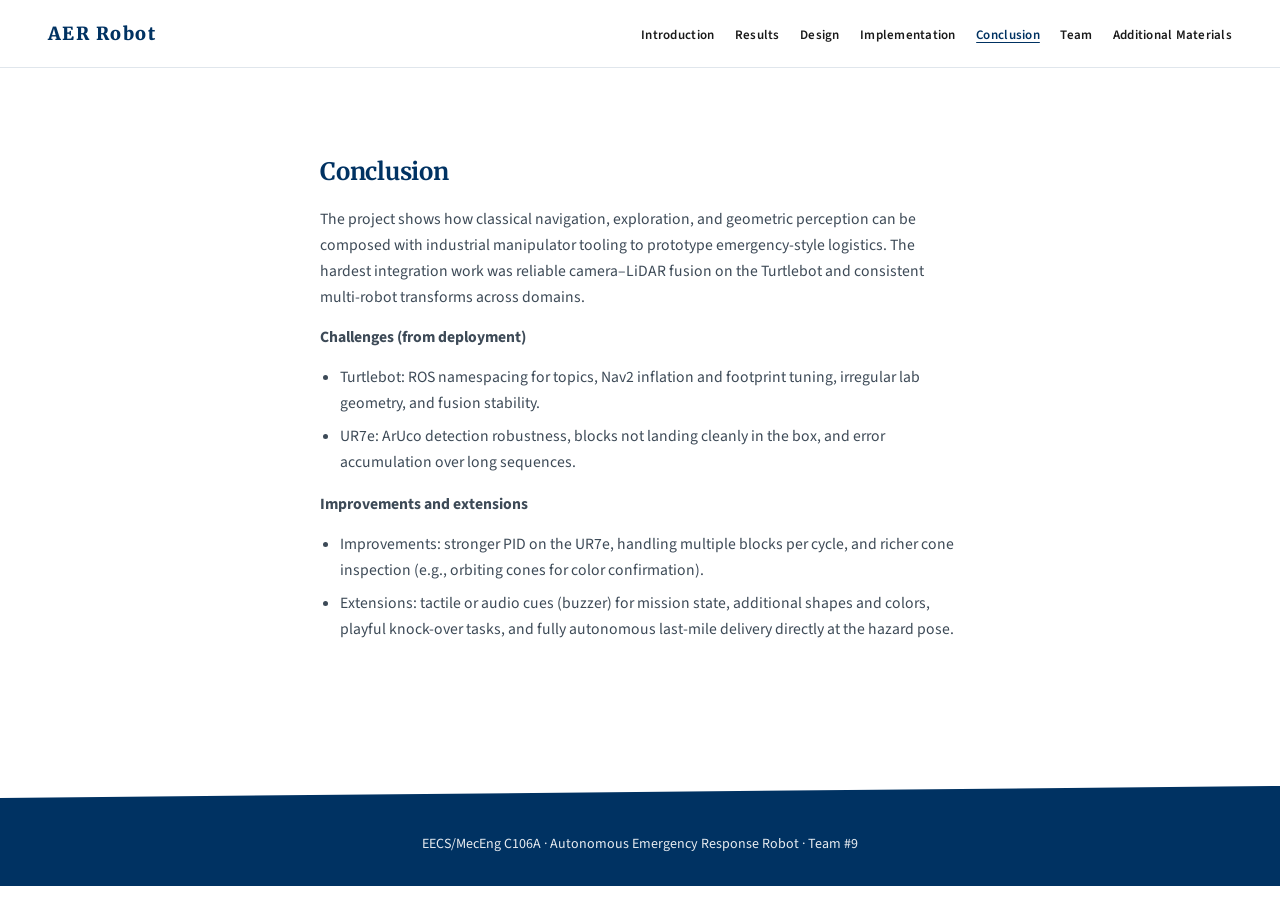
==== conclusion.html @ 3546829d "Add AERR static report site Co-authored-by: Cursor <cursoragent@cursor.com>" ====
<!DOCTYPE html>
<html lang="en">
  <head>
    <meta charset="UTF-8" />
    <meta name="viewport" content="width=device-width, initial-scale=1.0" />
    <title>Conclusion — Autonomous Emergency Response Robot</title>
    <link rel="preconnect" href="https://fonts.googleapis.com" />
    <link rel="preconnect" href="https://fonts.gstatic.com" crossorigin />
    <link
      href="https://fonts.googleapis.com/css2?family=Merriweather:wght@400;700;900&family=Source+Sans+3:wght@400;500;600;700&display=swap"
      rel="stylesheet"
    />
    <link rel="stylesheet" href="styles.css" />
  </head>
  <body>
    <header class="site-header" id="top">
      <a class="logo" href="index.html" title="Autonomous Emergency Response Robot"
        >AER Robot</a
      >
      <button
        class="nav-toggle"
        type="button"
        aria-expanded="false"
        aria-controls="primary-nav"
        aria-label="Open menu"
      >
        <span></span>
        <span></span>
        <span></span>
      </button>
      <nav id="primary-nav" aria-label="Primary">
        <ul class="nav-links">
          <li><a href="index.html#introduction">Introduction</a></li>
          <li><a href="results.html">Results</a></li>
          <li><a href="design.html">Design</a></li>
          <li><a href="implementation.html">Implementation</a></li>
          <li><a href="conclusion.html" aria-current="page">Conclusion</a></li>
          <li><a href="team.html">Team</a></li>
          <li><a href="additional-materials.html">Additional Materials</a></li>
        </ul>
      </nav>
    </header>

    <main class="page-with-nav">
      <section class="content-section" id="conclusion">
        <h2>Conclusion</h2>
        <p>
          The project shows how classical navigation, exploration, and geometric
          perception can be composed with industrial manipulator tooling to
          prototype emergency-style logistics. The hardest integration work was
          reliable camera–LiDAR fusion on the Turtlebot and consistent multi-robot
          transforms across domains.
        </p>
        <p class="subhead">Challenges (from deployment)</p>
        <ul>
          <li>
            Turtlebot: ROS namespacing for topics, Nav2 inflation and footprint
            tuning, irregular lab geometry, and fusion stability.
          </li>
          <li>
            UR7e: ArUco detection robustness, blocks not landing cleanly in the
            box, and error accumulation over long sequences.
          </li>
        </ul>
        <p class="subhead">Improvements and extensions</p>
        <ul>
          <li>
            Improvements: stronger PID on the UR7e, handling multiple blocks per
            cycle, and richer cone inspection (e.g., orbiting cones for color
            confirmation).
          </li>
          <li>
            Extensions: tactile or audio cues (buzzer) for mission state,
            additional shapes and colors, playful knock-over tasks, and fully
            autonomous last-mile delivery directly at the hazard pose.
          </li>
        </ul>
      </section>
    </main>

    <footer class="page-footer">
      <p>EECS/MecEng C106A · Autonomous Emergency Response Robot · Team #9</p>
    </footer>

    <script>
      (function () {
        var header = document.querySelector(".site-header");
        var toggle = document.querySelector(".nav-toggle");
        var links = document.querySelectorAll(".nav-links a");

        if (!toggle || !header) return;

        toggle.addEventListener("click", function () {
          var open = header.classList.toggle("is-open");
          toggle.setAttribute("aria-expanded", open ? "true" : "false");
          toggle.setAttribute(
            "aria-label",
            open ? "Close menu" : "Open menu"
          );
        });

        links.forEach(function (link) {
          link.addEventListener("click", function () {
            header.classList.remove("is-open");
            toggle.setAttribute("aria-expanded", "false");
            toggle.setAttribute("aria-label", "Open menu");
          });
        });
      })();
    </script>
  </body>
</html>
---- styles.css ----
:root {
        --berkeley-blue: #003262;
        --berkeley-blue-mid: #004e8c;
        --berkeley-blue-deep: #00254a;
        --bg: #ffffff;
        --bg-muted: #f4f6f8;
        --text: #1a1a1a;
        --text-muted: #3d4a57;
        --nav-height: 4.25rem;
      }

      *,
      *::before,
      *::after {
        box-sizing: border-box;
      }

      html {
        scroll-behavior: smooth;
        scroll-padding-top: var(--nav-height);
      }

      body {
        margin: 0;
        font-family: "Source Sans 3", system-ui, -apple-system, sans-serif;
        color: var(--text);
        background: var(--bg);
        min-height: 100vh;
      }

      .site-header {
        position: fixed;
        top: 0;
        left: 0;
        right: 0;
        z-index: 100;
        display: flex;
        align-items: center;
        justify-content: space-between;
        height: var(--nav-height);
        padding: 0 clamp(1.25rem, 4vw, 3rem);
        background: rgba(255, 255, 255, 0.96);
        backdrop-filter: blur(8px);
        border-bottom: 1px solid rgba(0, 50, 98, 0.12);
      }

      .logo {
        font-family: "Merriweather", Georgia, serif;
        font-weight: 900;
        font-size: 1.125rem;
        letter-spacing: 0.08em;
        color: var(--berkeley-blue);
        text-decoration: none;
      }

      .nav-toggle {
        display: none;
        flex-direction: column;
        gap: 5px;
        background: none;
        border: none;
        cursor: pointer;
        padding: 0.5rem;
      }

      .nav-toggle span {
        display: block;
        width: 22px;
        height: 2px;
        background: var(--text);
      }

      .nav-links {
        display: flex;
        flex-wrap: wrap;
        align-items: center;
        justify-content: flex-end;
        gap: clamp(0.65rem, 1.6vw, 1.5rem);
        list-style: none;
        margin: 0;
        padding: 0;
      }

      .nav-links a {
        font-size: 0.8125rem;
        font-weight: 600;
        color: var(--text);
        text-decoration: none;
        letter-spacing: 0.02em;
        white-space: nowrap;
        transition: color 0.2s ease;
      }

      .nav-links a:hover {
        color: var(--berkeley-blue);
      }

      .nav-links a[aria-current="page"] {
        color: var(--berkeley-blue);
        text-decoration: underline;
        text-underline-offset: 0.2em;
      }

      .content-section a {
        color: var(--berkeley-blue);
        font-weight: 600;
      }

      .page-with-nav {
        padding-top: calc(var(--nav-height) + 2rem);
        padding-bottom: 3rem;
        min-height: calc(100vh - 12rem);
      }

      .hero {
        min-height: 100vh;
        display: flex;
        flex-direction: column;
        align-items: center;
        justify-content: center;
        text-align: center;
        padding: calc(var(--nav-height) + 2rem) 1.5rem 7.5rem;
        position: relative;
        background: var(--bg);
      }

      .hero-title {
        margin: 0 0 0.75rem;
        font-family: "Merriweather", Georgia, serif;
        font-size: clamp(1.65rem, 5vw, 2.75rem);
        font-weight: 900;
        line-height: 1.2;
        letter-spacing: -0.02em;
        color: var(--text);
        max-width: 22em;
      }

      .hero-course {
        margin: 0 0 1.25rem;
        font-size: 1rem;
        font-weight: 600;
        color: var(--text-muted);
        letter-spacing: 0.04em;
      }

      .hero-lede {
        margin: 0 auto 1.5rem;
        font-size: clamp(1rem, 2.1vw, 1.2rem);
        font-weight: 500;
        line-height: 1.55;
        color: var(--text-muted);
        max-width: 40rem;
      }

      .hero-meta {
        margin: 0 0 2.25rem;
        font-size: 0.875rem;
        font-weight: 500;
        color: var(--text-muted);
        letter-spacing: 0.02em;
        line-height: 1.5;
      }

      .cta {
        display: inline-flex;
        align-items: center;
        justify-content: center;
        padding: 0.9rem 2.5rem;
        font-family: inherit;
        font-size: 0.9375rem;
        font-weight: 700;
        letter-spacing: 0.03em;
        color: #fff;
        text-decoration: none;
        border: none;
        border-radius: 9999px;
        background: linear-gradient(
          90deg,
          var(--berkeley-blue-mid) 0%,
          var(--berkeley-blue) 50%,
          var(--berkeley-blue-deep) 100%
        );
        box-shadow: 0 4px 20px rgba(0, 50, 98, 0.28);
        cursor: pointer;
        transition: transform 0.2s ease, box-shadow 0.2s ease;
      }

      .cta:hover {
        transform: translateY(-2px);
        box-shadow: 0 8px 28px rgba(0, 50, 98, 0.35);
      }

      .cta:active {
        transform: translateY(0);
      }

      .hero-footer-band {
        position: absolute;
        left: 0;
        right: 0;
        bottom: 0;
        height: clamp(4rem, 12vw, 6.5rem);
        background: var(--berkeley-blue);
        clip-path: polygon(0 35%, 100% 0, 100% 100%, 0 100%);
        pointer-events: none;
      }

      .content-section.home-intro {
        margin-top: 0;
        padding-top: 3.5rem;
        padding-bottom: 4rem;
        max-width: none;
      }

      .content-section.home-intro > h2,
      .content-section.home-intro > p {
        max-width: 46rem;
        margin-left: auto;
        margin-right: auto;
      }

      .content-section {
        scroll-margin-top: var(--nav-height);
        padding: 3.5rem clamp(1.25rem, 4vw, 3rem);
        max-width: 46rem;
        margin: 0 auto;
      }

      .content-section h2 {
        margin: 0 0 1.25rem;
        font-family: "Merriweather", Georgia, serif;
        font-size: 1.5rem;
        font-weight: 700;
        color: var(--berkeley-blue);
        letter-spacing: -0.01em;
      }

      .content-section p,
      .content-section li {
        margin: 0 0 0.9rem;
        line-height: 1.65;
        color: var(--text-muted);
        font-size: 0.98rem;
      }

      .content-section ul {
        margin: 0 0 1rem;
        padding-left: 1.25rem;
      }

      .content-section li {
        margin-bottom: 0.45rem;
      }

      .content-section p:last-child,
      .content-section ul:last-child {
        margin-bottom: 0;
      }

      .content-section code {
        font-family: ui-monospace, "Cascadia Code", "Source Code Pro", Menlo,
          monospace;
        font-size: 0.9em;
        background: rgba(0, 50, 98, 0.06);
        padding: 0.12em 0.35em;
        border-radius: 4px;
      }

      .video-figure {
        margin: 1.75rem 0 0;
      }

      .video-figure video {
        display: block;
        width: 100%;
        max-height: min(70vh, 720px);
        height: auto;
        border-radius: 10px;
        background: #0a1628;
        box-shadow: 0 10px 40px rgba(0, 50, 98, 0.18);
      }

      .video-figure figcaption {
        margin-top: 0.65rem;
        font-size: 0.9rem;
        color: var(--text-muted);
        line-height: 1.45;
      }

      .subhead {
        font-weight: 700;
        color: var(--text);
        margin-top: 1.5rem;
        margin-bottom: 0.5rem;
        font-size: 0.95rem;
      }

      section#team.content-section {
        max-width: 52rem;
      }

      section#team.content-section > h2 {
        text-align: center;
        margin-bottom: 0.35rem;
      }

      .content-section p.team-intro {
        text-align: center;
        margin: 0 auto 2.5rem;
        max-width: 28rem;
        font-size: 0.98rem;
        color: var(--text-muted);
        line-height: 1.55;
      }

      .team-grid {
        display: grid;
        grid-template-columns: repeat(2, minmax(0, 1fr));
        column-gap: clamp(2rem, 5vw, 3.75rem);
        row-gap: 2.75rem;
        align-items: start;
      }

      .team-member {
        text-align: center;
      }

      .team-member-name {
        margin: 0 0 1rem;
        font-family: "Merriweather", Georgia, serif;
        font-size: clamp(1.2rem, 2.5vw, 1.45rem);
        font-weight: 700;
        line-height: 1.25;
        color: var(--berkeley-blue);
        letter-spacing: -0.01em;
      }

      .content-section .team-member p {
        margin: 0 auto 0.85rem;
        max-width: 26rem;
        font-size: 0.98rem;
        line-height: 1.65;
        color: var(--text);
        text-align: center;
      }

      .content-section .team-member p:last-of-type {
        margin-bottom: 0;
      }

      @media (max-width: 640px) {
        .team-grid {
          grid-template-columns: 1fr;
        }
      }

      .page-footer {
        background: var(--berkeley-blue);
        color: rgba(255, 255, 255, 0.92);
        padding: 2rem clamp(1.25rem, 4vw, 3rem);
        text-align: center;
        font-size: 0.875rem;
        clip-path: polygon(0 12%, 100% 0, 100% 100%, 0 100%);
        margin-top: 2rem;
        padding-top: 3rem;
      }

      .page-footer p {
        margin: 0;
        color: rgba(255, 255, 255, 0.9);
      }

      @media (max-width: 900px) {
        .nav-toggle {
          display: flex;
        }

        .nav-links {
          position: fixed;
          top: var(--nav-height);
          left: 0;
          right: 0;
          flex-direction: column;
          align-items: stretch;
          gap: 0;
          padding: 0.5rem 0;
          background: #fff;
          border-bottom: 1px solid rgba(0, 50, 98, 0.12);
          max-height: 0;
          overflow: hidden;
          opacity: 0;
          pointer-events: none;
          transition: max-height 0.35s ease, opacity 0.25s ease;
        }

        .site-header.is-open .nav-links {
          max-height: 24rem;
          opacity: 1;
          pointer-events: auto;
        }

        .nav-links a {
          display: block;
          padding: 0.85rem 1.5rem;
          font-size: 0.9rem;
        }
      }
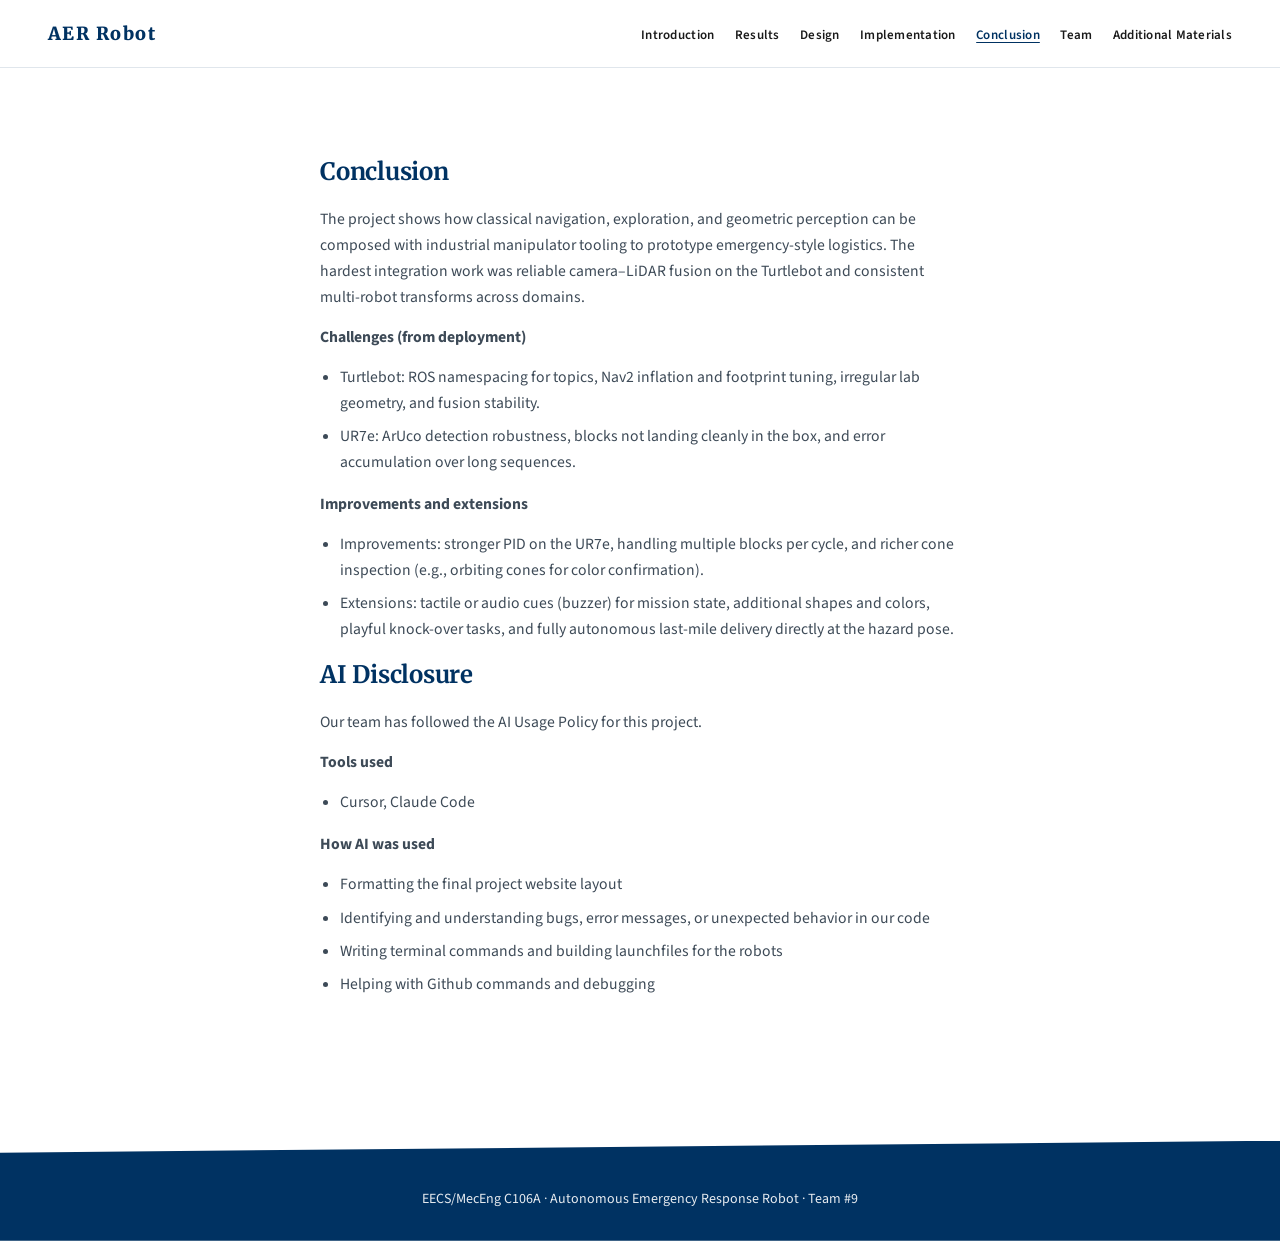
==== commit c06c6d3c: "working on website" ====
--- a/conclusion.html
+++ b/conclusion.html
@@ -75,6 +75,25 @@
             autonomous last-mile delivery directly at the hazard pose.
           </li>
         </ul>
+
+        <h2>AI Disclosure</h2>
+        <p>
+          Our team has followed the AI Usage Policy for this project.
+        </p>
+        <p class="subhead">Tools used</p>
+        <ul>
+          <li>Cursor, Claude Code</li>
+        </ul>
+        <p class="subhead">How AI was used</p>
+        <ul>
+          <li>Formatting the final project website layout</li>
+          <li>
+            Identifying and understanding bugs, error messages, or unexpected
+            behavior in our code
+          </li>
+          <li>Writing terminal commands and building launchfiles for the robots</li>
+          <li>Helping with Github commands and debugging</li>
+        </ul>
       </section>
     </main>
 
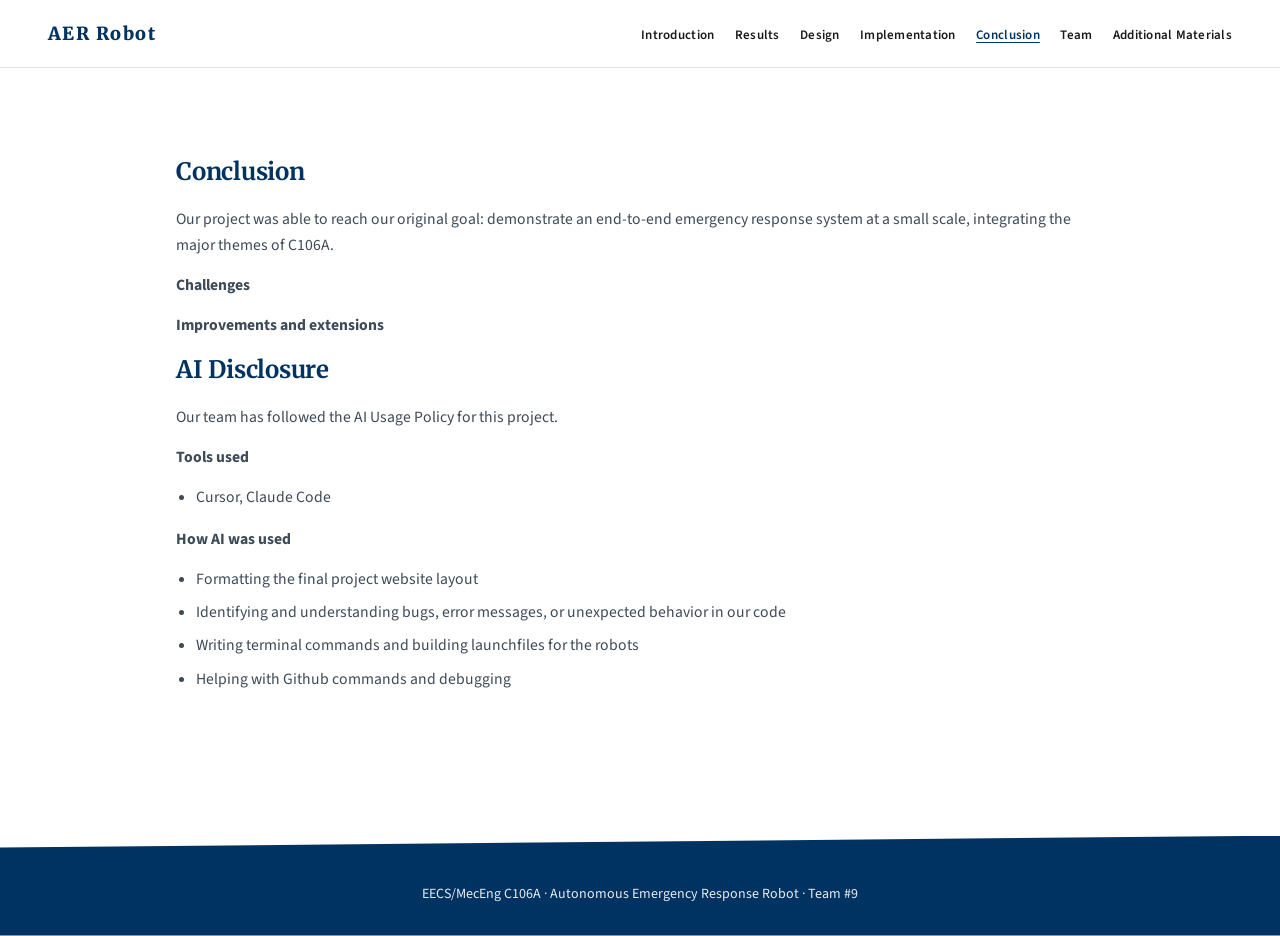
==== commit f0ba13f3: "pushing all the edit until now" ====
--- a/conclusion.html
+++ b/conclusion.html
@@ -45,36 +45,11 @@
       <section class="content-section" id="conclusion">
         <h2>Conclusion</h2>
         <p>
-          The project shows how classical navigation, exploration, and geometric
-          perception can be composed with industrial manipulator tooling to
-          prototype emergency-style logistics. The hardest integration work was
-          reliable camera–LiDAR fusion on the Turtlebot and consistent multi-robot
-          transforms across domains.
+          Our project was able to reach our original goal: demonstrate an end-to-end emergency response system at a small scale, integrating the major themes of C106A.
+
         </p>
-        <p class="subhead">Challenges (from deployment)</p>
-        <ul>
-          <li>
-            Turtlebot: ROS namespacing for topics, Nav2 inflation and footprint
-            tuning, irregular lab geometry, and fusion stability.
-          </li>
-          <li>
-            UR7e: ArUco detection robustness, blocks not landing cleanly in the
-            box, and error accumulation over long sequences.
-          </li>
-        </ul>
+        <p class="subhead">Challenges</p>
         <p class="subhead">Improvements and extensions</p>
-        <ul>
-          <li>
-            Improvements: stronger PID on the UR7e, handling multiple blocks per
-            cycle, and richer cone inspection (e.g., orbiting cones for color
-            confirmation).
-          </li>
-          <li>
-            Extensions: tactile or audio cues (buzzer) for mission state,
-            additional shapes and colors, playful knock-over tasks, and fully
-            autonomous last-mile delivery directly at the hazard pose.
-          </li>
-        </ul>
 
         <h2>AI Disclosure</h2>
         <p>
--- a/styles.css
+++ b/styles.css
@@ -7,6 +7,7 @@
         --text: #1a1a1a;
         --text-muted: #3d4a57;
         --nav-height: 4.25rem;
+        --content-max: 64rem;
       }
 
       *,
@@ -214,7 +215,7 @@
 
       .content-section.home-intro > h2,
       .content-section.home-intro > p {
-        max-width: 46rem;
+        max-width: var(--content-max);
         margin-left: auto;
         margin-right: auto;
       }
@@ -222,7 +223,7 @@
       .content-section {
         scroll-margin-top: var(--nav-height);
         padding: 3.5rem clamp(1.25rem, 4vw, 3rem);
-        max-width: 46rem;
+        max-width: var(--content-max);
         margin: 0 auto;
       }
 
@@ -270,11 +271,14 @@
         margin: 1.75rem 0 0;
       }
 
-      .video-figure video {
+      .video-figure video,
+      .video-figure iframe {
         display: block;
         width: 100%;
+        aspect-ratio: 16 / 9;
         max-height: min(70vh, 720px);
         height: auto;
+        border: 0;
         border-radius: 10px;
         background: #0a1628;
         box-shadow: 0 10px 40px rgba(0, 50, 98, 0.18);
@@ -296,7 +300,7 @@
       }
 
       section#team.content-section {
-        max-width: 52rem;
+        max-width: 72rem;
       }
 
       section#team.content-section > h2 {
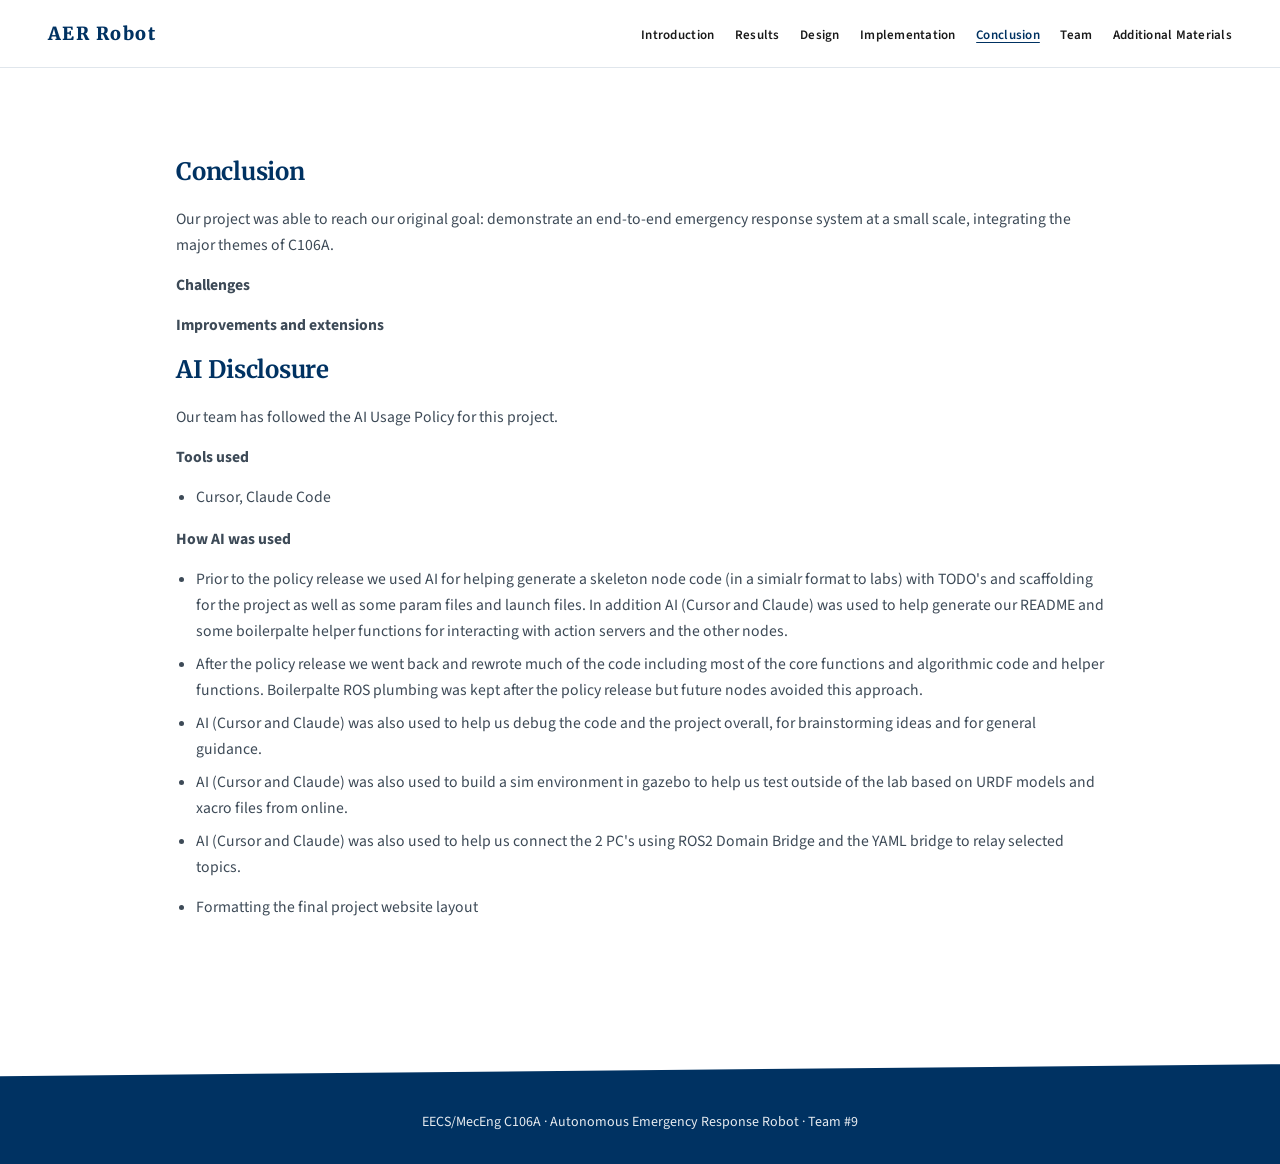
==== commit deb896ea: "updated colnclusion" ====
--- a/conclusion.html
+++ b/conclusion.html
@@ -61,13 +61,25 @@
         </ul>
         <p class="subhead">How AI was used</p>
         <ul>
+          <p>
+            <li>
+            Prior to the policy release we used AI for helping generate a skeleton node code (in a simialr format to labs) with TODO's and scaffolding for the project as 
+            well as some param files and launch files. In addition AI (Cursor and Claude) was used to help generate our README and some boilerpalte helper functions for interacting with action servers and the other nodes.
+            </li>
+            <li>
+            After the policy release we went back and rewrote much of the code including most of the core functions and algorithmic code and helper functions. Boilerpalte ROS plumbing was kept after the policy release but future nodes avoided this approach.
+            </li>
+            <li>
+            AI (Cursor and Claude) was also used to help us debug the code and the project overall, for brainstorming ideas and for general guidance.
+            </li>
+            <li>
+            AI (Cursor and Claude) was also used to build a sim environment in gazebo to help us test outside of the lab based on URDF models and xacro files from online.
+            </li>
+            <li>
+            AI (Cursor and Claude) was also used to help us connect the 2 PC's using ROS2 Domain Bridge and the YAML bridge to relay selected topics.
+            </li>
+          </p>
           <li>Formatting the final project website layout</li>
-          <li>
-            Identifying and understanding bugs, error messages, or unexpected
-            behavior in our code
-          </li>
-          <li>Writing terminal commands and building launchfiles for the robots</li>
-          <li>Helping with Github commands and debugging</li>
         </ul>
       </section>
     </main>
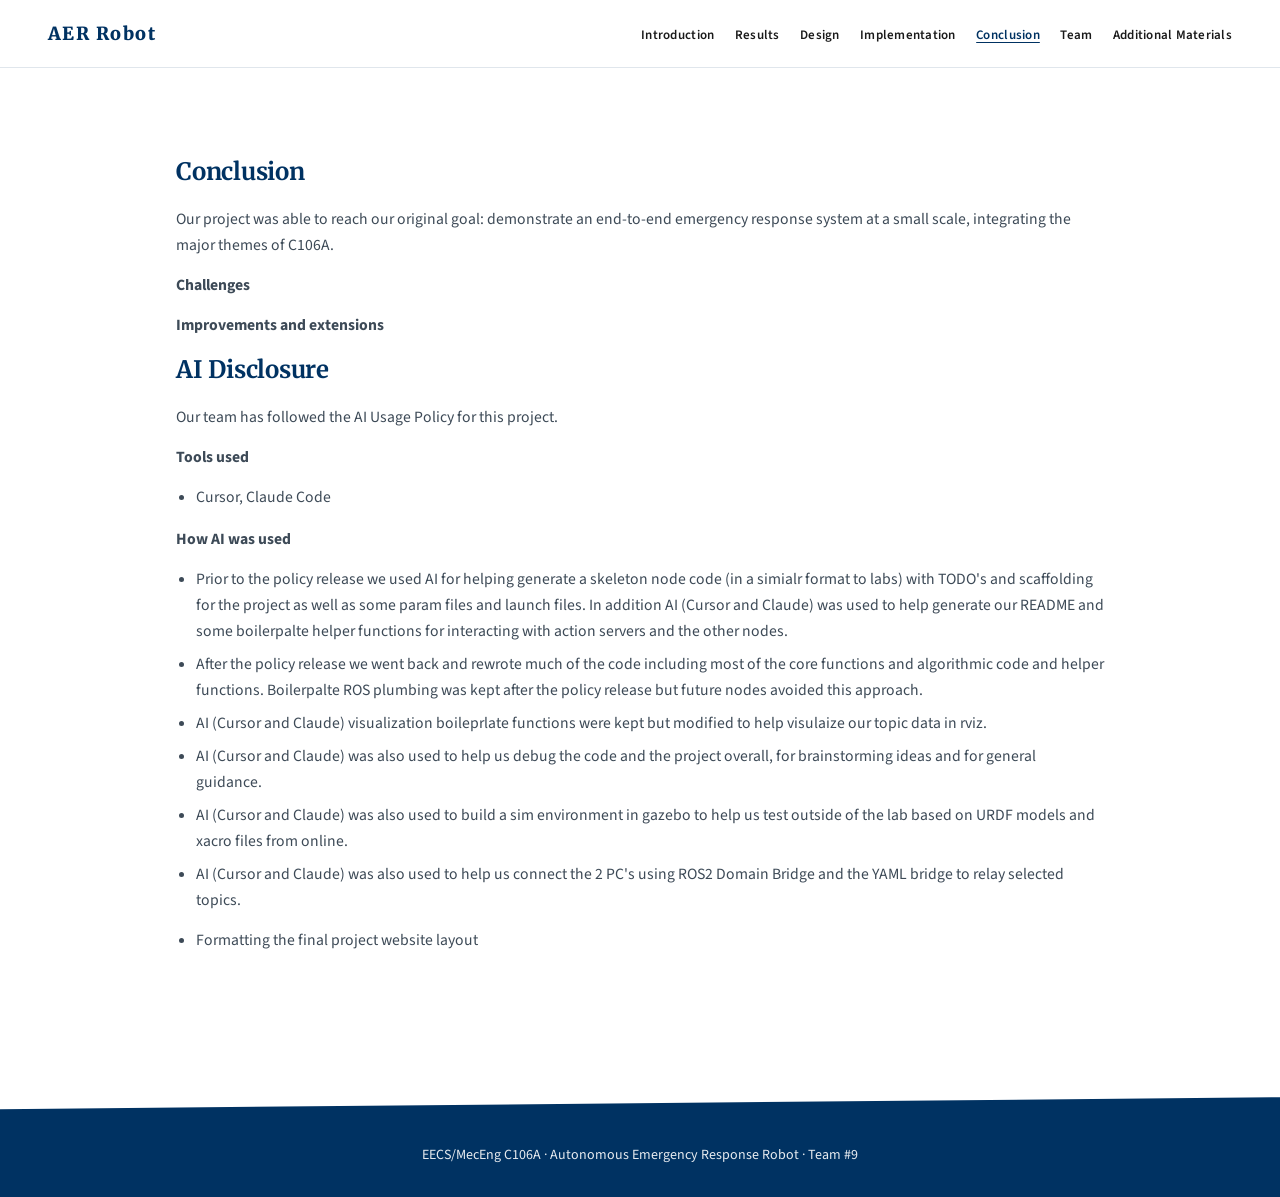
==== commit a3d8c71b: "turtle updates" ====
--- a/conclusion.html
+++ b/conclusion.html
@@ -70,6 +70,9 @@
             After the policy release we went back and rewrote much of the code including most of the core functions and algorithmic code and helper functions. Boilerpalte ROS plumbing was kept after the policy release but future nodes avoided this approach.
             </li>
             <li>
+              AI (Cursor and Claude) visualization boileprlate functions were kept but modified to help visulaize our topic data in rviz. 
+              </li>
+            <li>
             AI (Cursor and Claude) was also used to help us debug the code and the project overall, for brainstorming ideas and for general guidance.
             </li>
             <li>
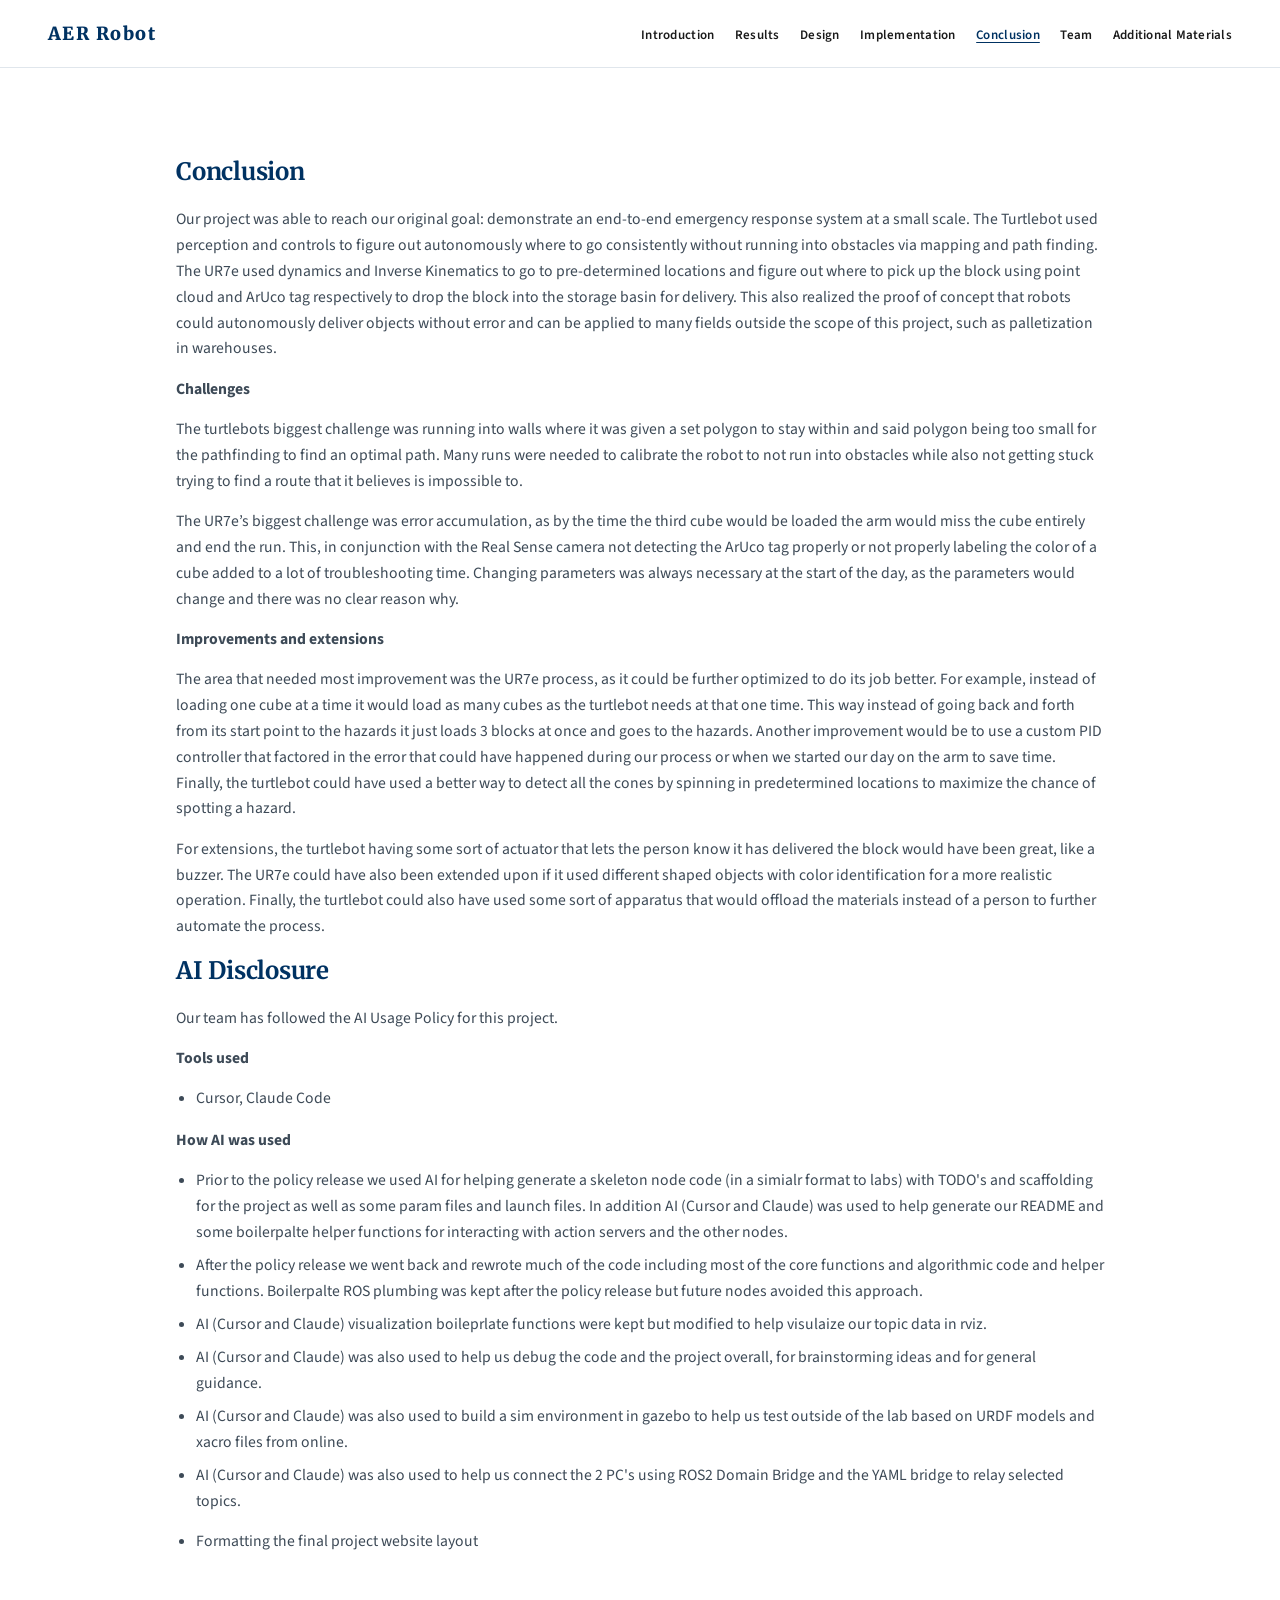
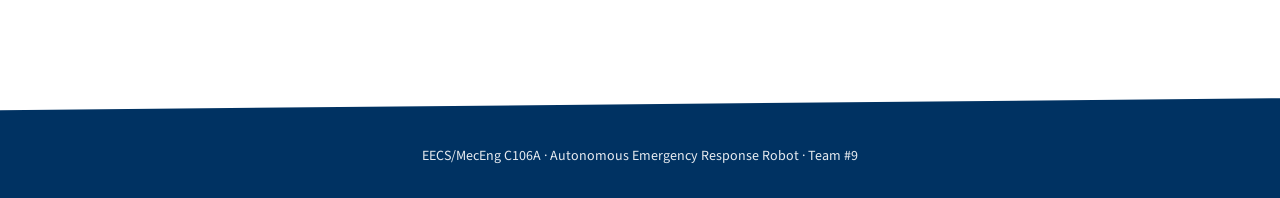
==== commit 5ea290da: "Add Chris's descriptions" ====
--- a/conclusion.html
+++ b/conclusion.html
@@ -45,12 +45,34 @@
       <section class="content-section" id="conclusion">
         <h2>Conclusion</h2>
         <p>
-          Our project was able to reach our original goal: demonstrate an end-to-end emergency response system at a small scale, integrating the major themes of C106A.
-
+          Our project was able to reach our original goal: demonstrate an end-to-end emergency response system at a small scale. 
+          The Turtlebot used perception and controls to figure out autonomously where to go consistently without running into obstacles via mapping and path finding. 
+          The UR7e used dynamics and Inverse Kinematics to go to pre-determined locations and figure out where to pick up the block using point cloud and ArUco tag respectively to drop the block into the storage basin for delivery. 
+          This also realized the proof of concept that robots could autonomously deliver objects without error and can be applied to many fields outside the scope of this project, such as palletization in warehouses. 
         </p>
         <p class="subhead">Challenges</p>
+        <p>
+          The turtlebots biggest challenge was running into walls where it was given a set polygon to stay within and said polygon being too small for the pathfinding to find an optimal path. 
+          Many runs were needed to calibrate the robot to not run into obstacles while also not getting stuck trying to find a route that it believes is impossible to. 
+        </p>
+        <p>
+          The UR7e’s biggest challenge was error accumulation, as by the time the third cube would be loaded the arm would miss the cube entirely and end the run. 
+          This, in conjunction with the Real Sense camera not detecting the ArUco tag properly or not properly labeling the color of a cube added to a lot of troubleshooting time. 
+          Changing parameters was always necessary at the start of the day, as the parameters would change and there was no clear reason why. 
+        </p>
         <p class="subhead">Improvements and extensions</p>
-
+        <p>
+          The area that needed most improvement was the UR7e process, as it could be further optimized to do its job better. 
+          For example, instead of loading one cube at a time it would load as many cubes as the turtlebot needs at that one time. 
+          This way instead of going back and forth from its start point to the hazards it just loads 3 blocks at once and goes to the hazards. 
+          Another improvement would be to use a custom PID controller that factored in the error that could have happened during our process or when we started our day on the arm to save time. 
+          Finally, the turtlebot could have used a better way to detect all the cones by spinning in predetermined locations to maximize the chance of spotting a hazard. 
+        </p>
+        <p>
+          For extensions, the turtlebot having some sort of actuator that lets the person know it has delivered the block would have been great, like a buzzer. 
+          The UR7e could have also been extended upon if it used different shaped objects with color identification for a more realistic operation. 
+          Finally, the turtlebot could also have used some sort of apparatus that would offload the materials instead of a person to further automate the process.
+        </p>
         <h2>AI Disclosure</h2>
         <p>
           Our team has followed the AI Usage Policy for this project.
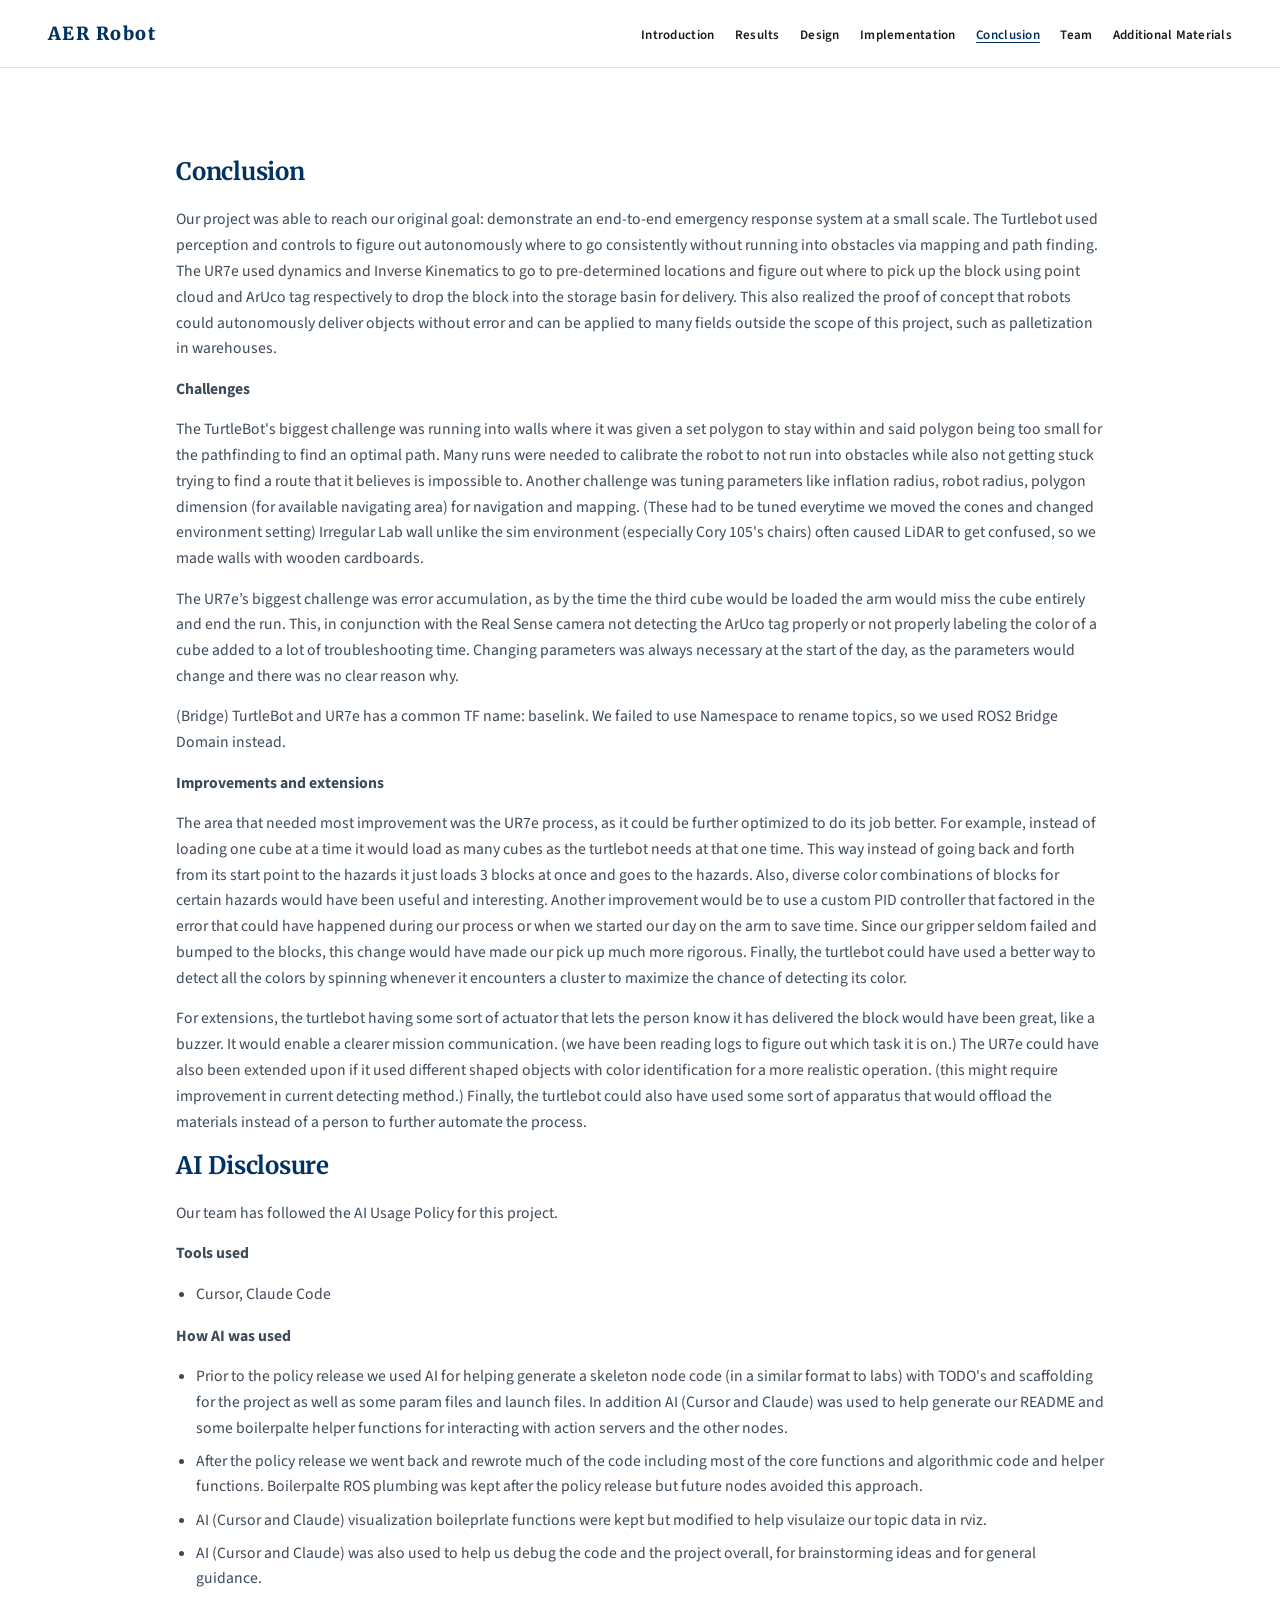
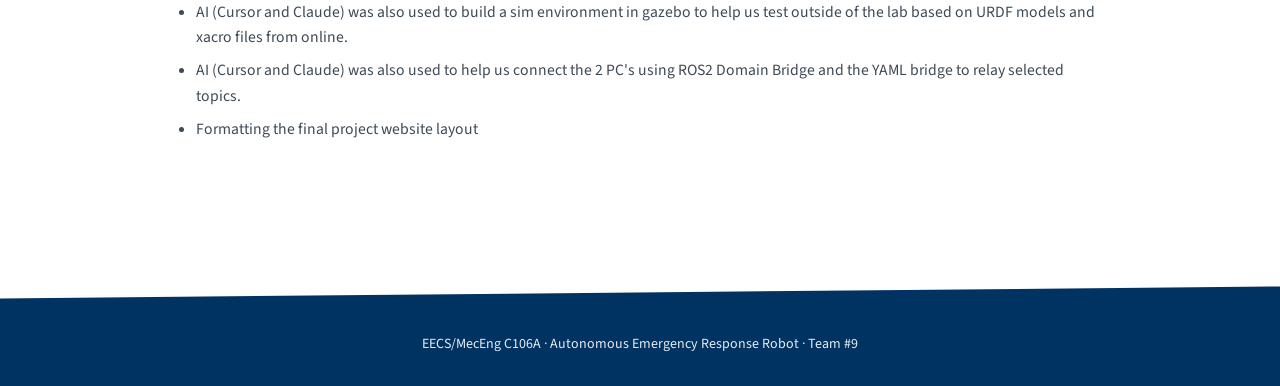
==== commit 57c145c5: "Update conclusion.html" ====
--- a/conclusion.html
+++ b/conclusion.html
@@ -52,25 +52,32 @@
         </p>
         <p class="subhead">Challenges</p>
         <p>
-          The turtlebots biggest challenge was running into walls where it was given a set polygon to stay within and said polygon being too small for the pathfinding to find an optimal path. 
+          The TurtleBot's biggest challenge was running into walls where it was given a set polygon to stay within and said polygon being too small for the pathfinding to find an optimal path. 
           Many runs were needed to calibrate the robot to not run into obstacles while also not getting stuck trying to find a route that it believes is impossible to. 
+          Another challenge was tuning parameters like inflation radius, robot radius, polygon dimension (for available navigating area) for navigation and mapping. (These had to be tuned everytime we moved the cones and changed environment setting)
+          Irregular Lab wall unlike the sim environment (especially Cory 105's chairs) often caused LiDAR to get confused, so we made walls with wooden cardboards.
         </p>
         <p>
           The UR7e’s biggest challenge was error accumulation, as by the time the third cube would be loaded the arm would miss the cube entirely and end the run. 
           This, in conjunction with the Real Sense camera not detecting the ArUco tag properly or not properly labeling the color of a cube added to a lot of troubleshooting time. 
           Changing parameters was always necessary at the start of the day, as the parameters would change and there was no clear reason why. 
         </p>
+        <p>
+          (Bridge) TurtleBot and UR7e has a common TF name: baselink. We failed to use Namespace to rename topics, so we used ROS2 Bridge Domain instead.
+        </p>
         <p class="subhead">Improvements and extensions</p>
         <p>
           The area that needed most improvement was the UR7e process, as it could be further optimized to do its job better. 
           For example, instead of loading one cube at a time it would load as many cubes as the turtlebot needs at that one time. 
           This way instead of going back and forth from its start point to the hazards it just loads 3 blocks at once and goes to the hazards. 
+          Also, diverse color combinations of blocks for certain hazards would have been useful and interesting. 
           Another improvement would be to use a custom PID controller that factored in the error that could have happened during our process or when we started our day on the arm to save time. 
-          Finally, the turtlebot could have used a better way to detect all the cones by spinning in predetermined locations to maximize the chance of spotting a hazard. 
+          Since our gripper seldom failed and bumped to the blocks, this change would have made our pick up much more rigorous.
+          Finally, the turtlebot could have used a better way to detect all the colors by spinning whenever it encounters a cluster to maximize the chance of detecting its color. 
         </p>
         <p>
-          For extensions, the turtlebot having some sort of actuator that lets the person know it has delivered the block would have been great, like a buzzer. 
-          The UR7e could have also been extended upon if it used different shaped objects with color identification for a more realistic operation. 
+          For extensions, the turtlebot having some sort of actuator that lets the person know it has delivered the block would have been great, like a buzzer. It would enable a clearer mission communication. (we have been reading logs to figure out which task it is on.)
+          The UR7e could have also been extended upon if it used different shaped objects with color identification for a more realistic operation. (this might require improvement in current detecting method.)
           Finally, the turtlebot could also have used some sort of apparatus that would offload the materials instead of a person to further automate the process.
         </p>
         <h2>AI Disclosure</h2>
@@ -85,7 +92,7 @@
         <ul>
           <p>
             <li>
-            Prior to the policy release we used AI for helping generate a skeleton node code (in a simialr format to labs) with TODO's and scaffolding for the project as 
+            Prior to the policy release we used AI for helping generate a skeleton node code (in a similar format to labs) with TODO's and scaffolding for the project as 
             well as some param files and launch files. In addition AI (Cursor and Claude) was used to help generate our README and some boilerpalte helper functions for interacting with action servers and the other nodes.
             </li>
             <li>
@@ -103,8 +110,8 @@
             <li>
             AI (Cursor and Claude) was also used to help us connect the 2 PC's using ROS2 Domain Bridge and the YAML bridge to relay selected topics.
             </li>
+            <li>Formatting the final project website layout</li>
           </p>
-          <li>Formatting the final project website layout</li>
         </ul>
       </section>
     </main>
